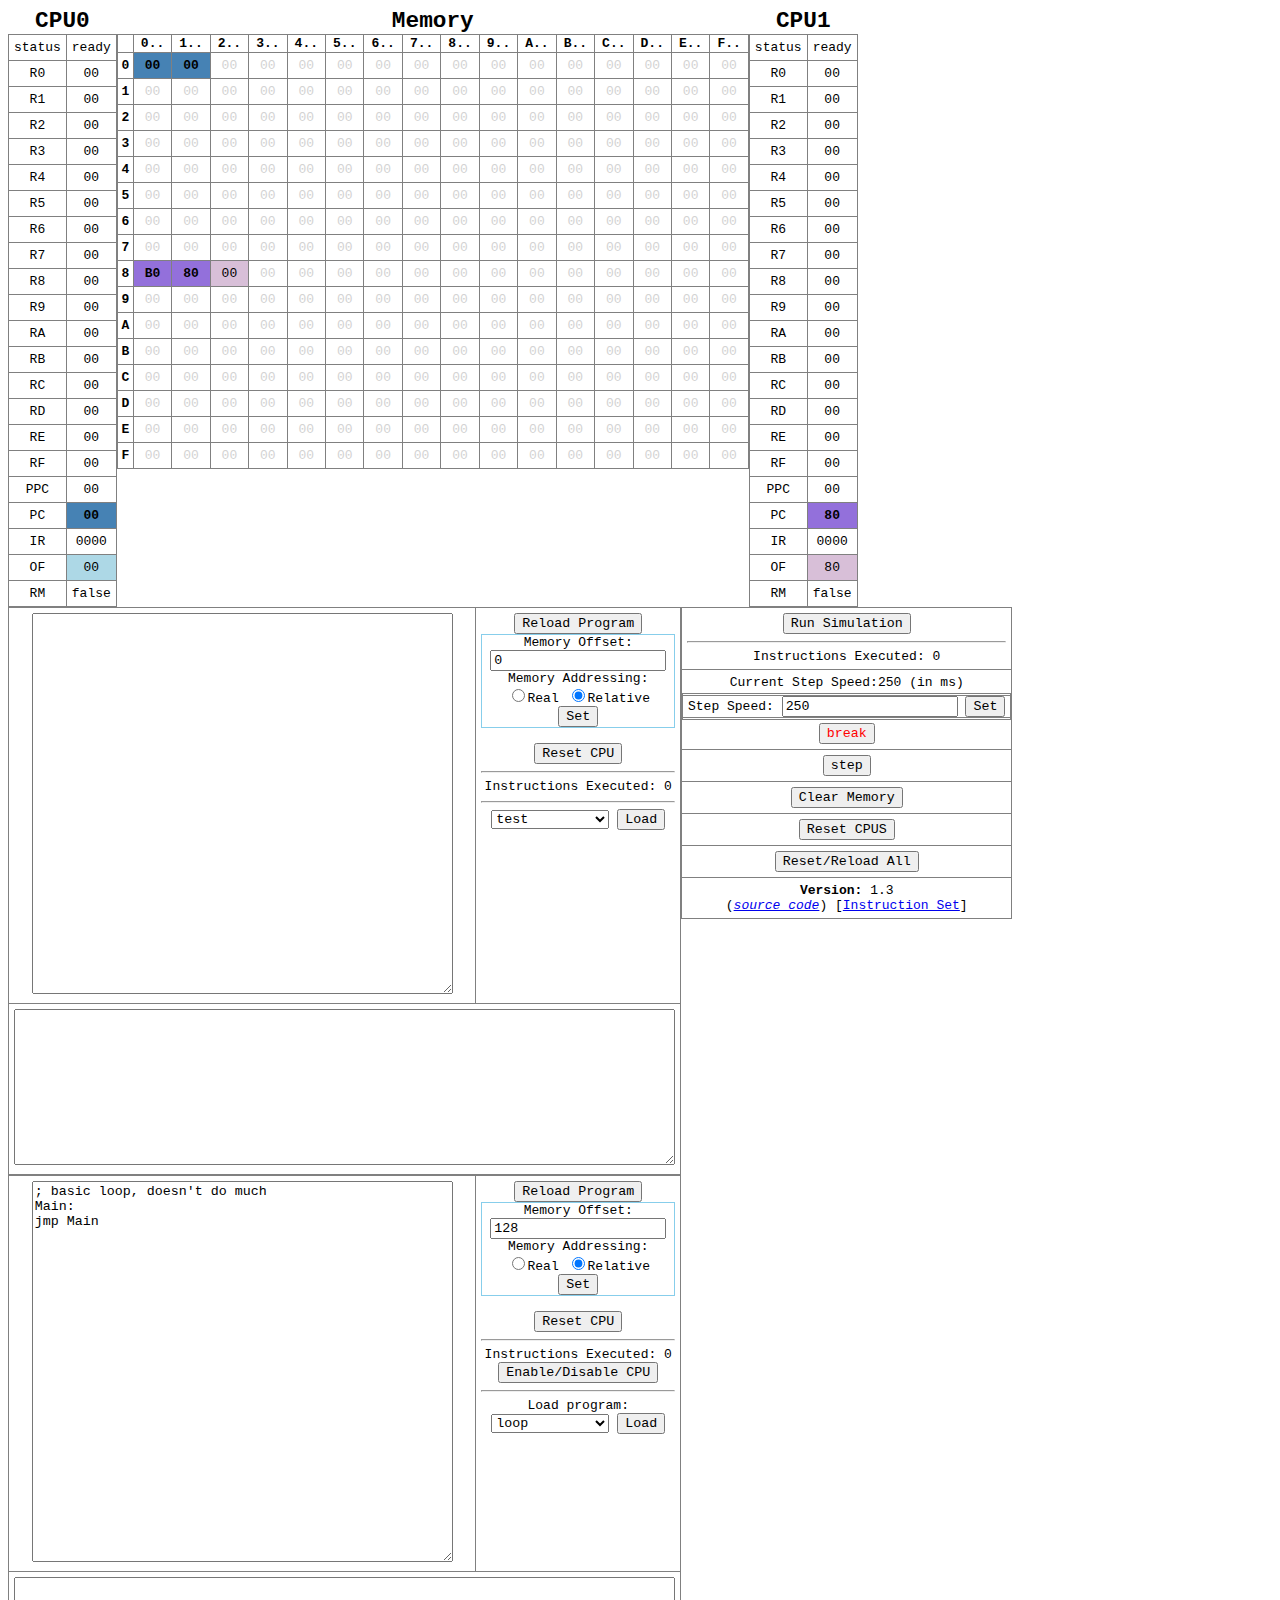
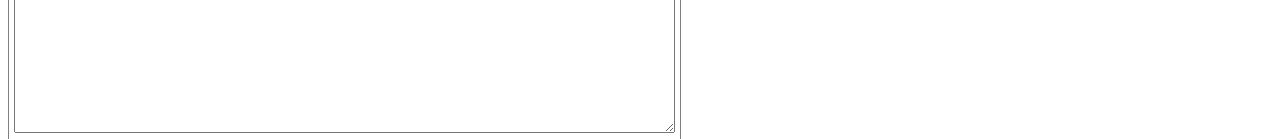
==== index.html @ e17c28b5 "GUI for real/relative memory" ====
<!doctype html>
<html>
	<head>
		<meta charset="utf-8" />
		<title id="title">Core Wars</title>
		
		<script src="https://code.jquery.com/jquery-3.1.1.min.js"></script>

		<script src="corewars.js"></script>
		<script src="memory.js"></script>
		<script src="cpu.js"></script>
		<script src="assembler.js"></script>
		<script src="simulator.js"></script>
		<script src="controller.js"></script>
		<script src="programs.js"></script>
		<link rel="stylesheet" href="style.css">
	</head>
<body>

<script>

	$( document ).ready(function() {

		// handler to open codes window
		$('a[rel*=external]').click(function(){
			window.open($(this).attr('href'));
			return false; 
		});

		// setup default values based on simulator, etc
		$("#button_runsim").prop("disabled",false);
		$("#button_step").prop("disabled",false);

		$("#currentcpuspeed").html(sim.cpuSpeed);

		$("#memoryof0").val(cpu0.of);
		$("#memoryof1").val(cpu1.of);

		$("#version").html(version);

		programs.init();
		sim.init();
	});

</script>

<!-- table contriner -->
<div class="container"> 

<table id="tablecpu0" border="1">
	<caption>CPU0</caption>
	<tr> <td>status</td><td id="cpu0status"></td> </tr>
	<tr> <td>R0</td><td id="cpu0R0"></td> </tr>
	<tr> <td>R1</td><td id="cpu0R1"></td> </tr>
	<tr> <td>R2</td><td id="cpu0R2"></td> </tr>
	<tr> <td>R3</td><td id="cpu0R3"></td> </tr>
	<tr> <td>R4</td><td id="cpu0R4"></td> </tr>
	<tr> <td>R5</td><td id="cpu0R5"></td> </tr>
	<tr> <td>R6</td><td id="cpu0R6"></td> </tr>
	<tr> <td>R7</td><td id="cpu0R7"></td> </tr>
	<tr> <td>R8</td><td id="cpu0R8"></td> </tr>
	<tr> <td>R9</td><td id="cpu0R9"></td> </tr>
	<tr> <td>RA</td><td id="cpu0RA"></td> </tr>
	<tr> <td>RB</td><td id="cpu0RB"></td> </tr>
	<tr> <td>RC</td><td id="cpu0RC"></td> </tr>
	<tr> <td>RD</td><td id="cpu0RD"></td> </tr>
	<tr> <td>RE</td><td id="cpu0RE"></td> </tr>
	<tr> <td>RF</td><td id="cpu0RF"></td> </tr>

	<tr> <td>PPC</td><td id="cpu0PPC"></td> </tr>
	<tr> <td>PC</td><td id="cpu0PC"></td> </tr>
	<tr> <td>IR</td><td id="cpu0IR"></td> </tr>
	<tr> <td>OF</td><td id="cpu0OF"></td> </tr>
	<tr> <td>RM</td><td id="cpu0RM"></td> </tr>
</table>


<table id="memoryTable" border="1" width="50%">
	<caption>Memory</caption>
	<tr>
		<td></td>
		<th scope="col">0..</th>
		<th scope="col">1..</th>
		<th scope="col">2..</th>
		<th scope="col">3..</th>
		<th scope="col">4..</th>
		<th scope="col">5..</th>
		<th scope="col">6..</th>
		<th scope="col">7..</th>
		<th scope="col">8..</th>
		<th scope="col">9..</th>
		<th scope="col">A..</th>
		<th scope="col">B..</th>
		<th scope="col">C..</th>
		<th scope="col">D..</th>
		<th scope="col">E..</th>
		<th scope="col">F..</th>
	</tr>

	<tr>
		<th scope="row">0</th>
		<td id="00"></td>
		<td id="01"></td>
		<td id="02"></td>
		<td id="03"></td>
		<td id="04"></td>
		<td id="05"></td>
		<td id="06"></td>
		<td id="07"></td>
		<td id="08"></td>
		<td id="09"></td>
		<td id="0A"></td>
		<td id="0B"></td>
		<td id="0C"></td>
		<td id="0D"></td>
		<td id="0E"></td>
		<td id="0F"></td>
	</tr>

	<tr>
		<th scope="row">1</th>
		<td id="10"></td>
		<td id="11"></td>
		<td id="12"></td>
		<td id="13"></td>
		<td id="14"></td>
		<td id="15"></td>
		<td id="16"></td>
		<td id="17"></td>
		<td id="18"></td>
		<td id="19"></td>
		<td id="1A"></td>
		<td id="1B"></td>
		<td id="1C"></td>
		<td id="1D"></td>
		<td id="1E"></td>
		<td id="1F"></td>
	</tr>

	<tr>
		<th scope="row">2</th>
		<td id="20"></td>
		<td id="21"></td>
		<td id="22"></td>
		<td id="23"></td>
		<td id="24"></td>
		<td id="25"></td>
		<td id="26"></td>
		<td id="27"></td>
		<td id="28"></td>
		<td id="29"></td>
		<td id="2A"></td>
		<td id="2B"></td>
		<td id="2C"></td>
		<td id="2D"></td>
		<td id="2E"></td>
		<td id="2F"></td>
	</tr>

	<tr>
		<th scope="row">3</th>
		<td id="30"></td>
		<td id="31"></td>
		<td id="32"></td>
		<td id="33"></td>
		<td id="34"></td>
		<td id="35"></td>
		<td id="36"></td>
		<td id="37"></td>
		<td id="38"></td>
		<td id="39"></td>
		<td id="3A"></td>
		<td id="3B"></td>
		<td id="3C"></td>
		<td id="3D"></td>
		<td id="3E"></td>
		<td id="3F"></td>
	</tr>

	<tr>
		<th scope="row">4</th>
		<td id="40"></td>
		<td id="41"></td>
		<td id="42"></td>
		<td id="43"></td>
		<td id="44"></td>
		<td id="45"></td>
		<td id="46"></td>
		<td id="47"></td>
		<td id="48"></td>
		<td id="49"></td>
		<td id="4A"></td>
		<td id="4B"></td>
		<td id="4C"></td>
		<td id="4D"></td>
		<td id="4E"></td>
		<td id="4F"></td>
	</tr>

	<tr>
		<th scope="row">5</th>
		<td id="50"></td>
		<td id="51"></td>
		<td id="52"></td>
		<td id="53"></td>
		<td id="54"></td>
		<td id="55"></td>
		<td id="56"></td>
		<td id="57"></td>
		<td id="58"></td>
		<td id="59"></td>
		<td id="5A"></td>
		<td id="5B"></td>
		<td id="5C"></td>
		<td id="5D"></td>
		<td id="5E"></td>
		<td id="5F"></td>
	</tr>

	<tr>
		<th scope="row">6</th>
		<td id="60"></td>
		<td id="61"></td>
		<td id="62"></td>
		<td id="63"></td>
		<td id="64"></td>
		<td id="65"></td>
		<td id="66"></td>
		<td id="67"></td>
		<td id="68"></td>
		<td id="69"></td>
		<td id="6A"></td>
		<td id="6B"></td>
		<td id="6C"></td>
		<td id="6D"></td>
		<td id="6E"></td>
		<td id="6F"></td>
	</tr>

	<tr>
		<th scope="row">7</th>
		<td id="70"></td>
		<td id="71"></td>
		<td id="72"></td>
		<td id="73"></td>
		<td id="74"></td>
		<td id="75"></td>
		<td id="76"></td>
		<td id="77"></td>
		<td id="78"></td>
		<td id="79"></td>
		<td id="7A"></td>
		<td id="7B"></td>
		<td id="7C"></td>
		<td id="7D"></td>
		<td id="7E"></td>
		<td id="7F"></td>
	</tr>

	<tr>
		<th scope="row">8</th>
		<td id="80"></td>
		<td id="81"></td>
		<td id="82"></td>
		<td id="83"></td>
		<td id="84"></td>
		<td id="85"></td>
		<td id="86"></td>
		<td id="87"></td>
		<td id="88"></td>
		<td id="89"></td>
		<td id="8A"></td>
		<td id="8B"></td>
		<td id="8C"></td>
		<td id="8D"></td>
		<td id="8E"></td>
		<td id="8F"></td>
	</tr>
	<tr>
		<th scope="row">9</th>
		<td id="90"></td>
		<td id="91"></td>
		<td id="92"></td>
		<td id="93"></td>
		<td id="94"></td>
		<td id="95"></td>
		<td id="96"></td>
		<td id="97"></td>
		<td id="98"></td>
		<td id="99"></td>
		<td id="9A"></td>
		<td id="9B"></td>
		<td id="9C"></td>
		<td id="9D"></td>
		<td id="9E"></td>
		<td id="9F"></td>
	</tr>
	<tr>
		<th scope="row">A</th>
		<td id="A0"></td>
		<td id="A1"></td>
		<td id="A2"></td>
		<td id="A3"></td>
		<td id="A4"></td>
		<td id="A5"></td>
		<td id="A6"></td>
		<td id="A7"></td>
		<td id="A8"></td>
		<td id="A9"></td>
		<td id="AA"></td>
		<td id="AB"></td>
		<td id="AC"></td>
		<td id="AD"></td>
		<td id="AE"></td>
		<td id="AF"></td>
	</tr>
	<tr>
		<th scope="row">B</th>
		<td id="B0"></td>
		<td id="B1"></td>
		<td id="B2"></td>
		<td id="B3"></td>
		<td id="B4"></td>
		<td id="B5"></td>
		<td id="B6"></td>
		<td id="B7"></td>
		<td id="B8"></td>
		<td id="B9"></td>
		<td id="BA"></td>
		<td id="BB"></td>
		<td id="BC"></td>
		<td id="BD"></td>
		<td id="BE"></td>
		<td id="BF"></td>
	</tr>
	<tr>
		<th scope="row">C</th>
		<td id="C0"></td>
		<td id="C1"></td>
		<td id="C2"></td>
		<td id="C3"></td>
		<td id="C4"></td>
		<td id="C5"></td>
		<td id="C6"></td>
		<td id="C7"></td>
		<td id="C8"></td>
		<td id="C9"></td>
		<td id="CA"></td>
		<td id="CB"></td>
		<td id="CC"></td>
		<td id="CD"></td>
		<td id="CE"></td>
		<td id="CF"></td>
	</tr>
	<tr>
		<th scope="row">D</th>
		<td id="D0"></td>
		<td id="D1"></td>
		<td id="D2"></td>
		<td id="D3"></td>
		<td id="D4"></td>
		<td id="D5"></td>
		<td id="D6"></td>
		<td id="D7"></td>
		<td id="D8"></td>
		<td id="D9"></td>
		<td id="DA"></td>
		<td id="DB"></td>
		<td id="DC"></td>
		<td id="DD"></td>
		<td id="DE"></td>
		<td id="DF"></td>
	</tr>
	<tr>
		<th scope="row">E</th>
		<td id="E0"></td>
		<td id="E1"></td>
		<td id="E2"></td>
		<td id="E3"></td>
		<td id="E4"></td>
		<td id="E5"></td>
		<td id="E6"></td>
		<td id="E7"></td>
		<td id="E8"></td>
		<td id="E9"></td>
		<td id="EA"></td>
		<td id="EB"></td>
		<td id="EC"></td>
		<td id="ED"></td>
		<td id="EE"></td>
		<td id="EF"></td>
	</tr>
	<tr>
		<th scope="row">F</th>
		<td id="F0"></td>
		<td id="F1"></td>
		<td id="F2"></td>
		<td id="F3"></td>
		<td id="F4"></td>
		<td id="F5"></td>
		<td id="F6"></td>
		<td id="F7"></td>
		<td id="F8"></td>
		<td id="F9"></td>
		<td id="FA"></td>
		<td id="FB"></td>
		<td id="FC"></td>
		<td id="FD"></td>
		<td id="FE"></td>
		<td id="FF"></td>
	</tr>

</table>

<table id="tablecpu1" border="1">
	<caption>CPU1</caption>
	<tr> <td>status</td><td id="cpu1status"></td> </tr>
	<tr> <td>R0</td><td id="cpu1R0"></td> </tr>
	<tr> <td>R1</td><td id="cpu1R1"></td> </tr>
	<tr> <td>R2</td><td id="cpu1R2"></td> </tr>
	<tr> <td>R3</td><td id="cpu1R3"></td> </tr>
	<tr> <td>R4</td><td id="cpu1R4"></td> </tr>
	<tr> <td>R5</td><td id="cpu1R5"></td> </tr>
	<tr> <td>R6</td><td id="cpu1R6"></td> </tr>
	<tr> <td>R7</td><td id="cpu1R7"></td> </tr>
	<tr> <td>R8</td><td id="cpu1R8"></td> </tr>
	<tr> <td>R9</td><td id="cpu1R9"></td> </tr>
	<tr> <td>RA</td><td id="cpu1RA"></td> </tr>
	<tr> <td>RB</td><td id="cpu1RB"></td> </tr>
	<tr> <td>RC</td><td id="cpu1RC"></td> </tr>
	<tr> <td>RD</td><td id="cpu1RD"></td> </tr>
	<tr> <td>RE</td><td id="cpu1RE"></td> </tr>
	<tr> <td>RF</td><td id="cpu1RF"></td> </tr>

	<tr> <td>PPC</td><td id="cpu1PPC"></td> </tr>
	<tr> <td>PC</td><td id="cpu1PC"></td> </tr>
	<tr> <td>IR</td><td id="cpu1IR"></td> </tr>
	<tr> <td>OF</td><td id="cpu1OF"></td> </tr>
	<tr> <td>RM</td><td id="cpu1RM"></td> </tr>
</table>

</div>

<div id="controls" class="container">

<table border="1">
	<tr>
		<td valign="top"><textarea id="program0input" rows="25" cols="50"></textarea></td>

		<td valign="top">
			<button id="load0" onclick="window.buttonClick(this.id);">Reload Program</button> <br>

			<div class="memorysettings">
				Memory Offset: <input id="memoryof0" size="4" type="number" value="0"><br>
				Memory Addressing: <br>
				<input type="radio" name="mm0" value ="real">Real 
				<input type="radio" name="mm0" value ="rela" checked>Relative<br>
				<button id="button_memoryof0" onclick="window.buttonClick(this.id);">Set</button>
			</div>

			<br>
			<button id="button_resetcpu0" onclick="window.buttonClick(this.id);">Reset CPU</button>
			<hr>Instructions Executed: <div style="display: inline;" id="cpu0currentstep"></div><hr>
			<select id="cpu0programs"> </select>
			<button id="button_pload0" onclick="window.buttonClick(this.id);">Load</button>

		</td>	
	</tr>
	<tr>
		<td colspan=2> <textarea id="program0output" rows="10" cols="80"></textarea> </td>
	</tr>
</table>

<table id="globalControls">
	<tr>
		<td>
			<button id="button_runsim" onclick="window.buttonClick(this.id);">Run Simulation</button>
			<hr>Instructions Executed: <div style="display: inline;" id="currentstep"></div>
		</td>	
	</tr>
	</tr>
	<tr>
		<td>Current Step Speed:<div style="display: inline;" id="currentcpuspeed"></div> (in ms)</td>
	<tr>
	<tr>
		<td style="display: inline;white-space:nowrap;">
			Step Speed: <input id="cpuspeed" size="4" type="number" value="250">
			<button id="button_cpuspeed" onclick="window.buttonClick(this.id);">Set</button></td>	
		</td>
	<tr>
		<td><button id="button_break" onclick="window.buttonClick(this.id);">break</button></td>	
	</tr>
	<tr>
		<td><button id="button_step" onclick="window.buttonClick(this.id);">step</button></td>	
	</tr>
	<tr>
		<td><button id="button_clearmemory" onclick="window.buttonClick(this.id);">Clear Memory</button></td>	
	</tr>
	<tr>
		<td><button id="button_resetcpus" onclick="window.buttonClick(this.id);">Reset CPUS</button></td>	
	</tr>

	<tr>
		<td><button id="button_resetall" onclick="window.buttonClick(this.id);">Reset/Reload All</button></td>	
	</tr>

	<tr align="center">
		<td>
			<strong>Version: </strong><div id="version" style="display: inline;"></div> 
			<br>
			(<i><a href="https://github.com/dimecoin/CoreWars">source code</a></i>)
			[<a href="codes.html" rel="external">Instruction Set</a>]
		</td>	
	</tr>


</table>

<table id="tablecpu1controls" border="1" >
	<tr>
	<td valign="top"><textarea id="program1input" rows="25" cols="50"></textarea></td>
	<td valign="top">
			<button id="load1" onclick="window.buttonClick(this.id);">Reload Program</button><br>

			<div class="memorysettings">
				Memory Offset: <input id="memoryof1" size="4" type="number" value="0">
				Memory Addressing: <br>
				<input type="radio" name="mm1" value ="real">Real 
				<input type="radio" name="mm1" value ="rela" checked>Relative<br>
				<button id="button_memoryof1" onclick="window.buttonClick(this.id);">Set</button>
			</div>
			<br>
			<button id="button_resetcpu1" onclick="window.buttonClick(this.id);">Reset CPU</button>
			<hr>Instructions Executed: <div style="display: inline;" id="cpu1currentstep"></div>
			<br>
			<button id="disablecpu1" onclick="window.buttonClick(this.id);">Enable/Disable CPU</button>
			<hr>
			Load program:<br>
			<select id="cpu1programs"> </select>
			<button id="button_pload1" onclick="window.buttonClick(this.id);">Load</button>
	</td>	
	</tr>
	<tr>
		<td colspan=2> <textarea id="program1output" rows="10" cols="80"></textarea> </td>
	</tr>
</table>



</div>

</body>
</html>


<!-- here is our program code, lol -->
<textarea id="program_slowpoke" style="display:none;">
;; Slow Poke
; slowest bomb in the world.
; fills in each memory location 1 after another
; start at end of its own program memory.
load R4,0xFF ; load the bomb
load R1,0x01 ; load our increment
load R2,0x0C ; load our starting location.
Main:
	addi R2,R2,R1 ; add 1 to location
	store R4,[R2] ; send bomb to location.
jmp Main
</textarea>

<textarea id="program_loop" style="display:none;">
; basic loop, doesn't do much
Main:
jmp Main
</textarea>

<textarea id="program_randomattack" style="display:none;">
;; Random Attack
;; Randomly attacks a memory location on board
;; Does NOT have logic to not attack ourselves, lol

;; (not random, but close enough)

load R4,0xFF ; load the bomb into R4

load R5,0x00 ; load our starting location (for attack, not of our self)

load R6, 0x00  ;; our step.

load R7, 0x1 ;; Increment by this.

Main:

	ror R5, 1 ; rotate right by n positions
	xor R5,R5,R6 ; R5=R5^R6

	;; increment so changes our position;
	addi R5,R5,R7 ; change our memory location
	addi R6,R6,R7 ; change what we xor against.

	;; check that we don't hit ourselves.

	store R4,[R5]
		
jmp Main 
</textarea>
<textarea id="program_test" style="display:none;">
;; Test - random instructions for testing.

load R1,[00] ; load memory
load R4,0xFF ; load imm
store R4, [0x80]
move R9,R4
; test
addi RA,R1,R1
or RB, RA, RB
and RC, RB, R4

xor RD, RB, R4

move RE, RD
ror RE,3
ror RE,7
ror RE,13
jmpEQ R5=R0,0x02
halt
</textarea>
---- style.css ----
* {
	font-family: monospace;
}

table {
	float:left;
	table-layout:fixed;
	border-collapse: collapse; 
}
table, th, td {
	border: 1px solid gray;
}
td {
	width: 5px;
	padding: 5px;
	text-align: center;
}

#tablecodes td {
	text-align: left;
}

/* TODO: fix hover
td:hover {
	background-color: #f0f0f0
}
*/

#controls {
	clear: both; float: left; display: block; position: relative;
	width:100%;
}

#button_break {
	color: red;
}

.memorysettings {
	border: 1px solid skyblue;
}



caption {
	font-weight: bold;
	font-size: 1.75em;
	text-align: center;
}
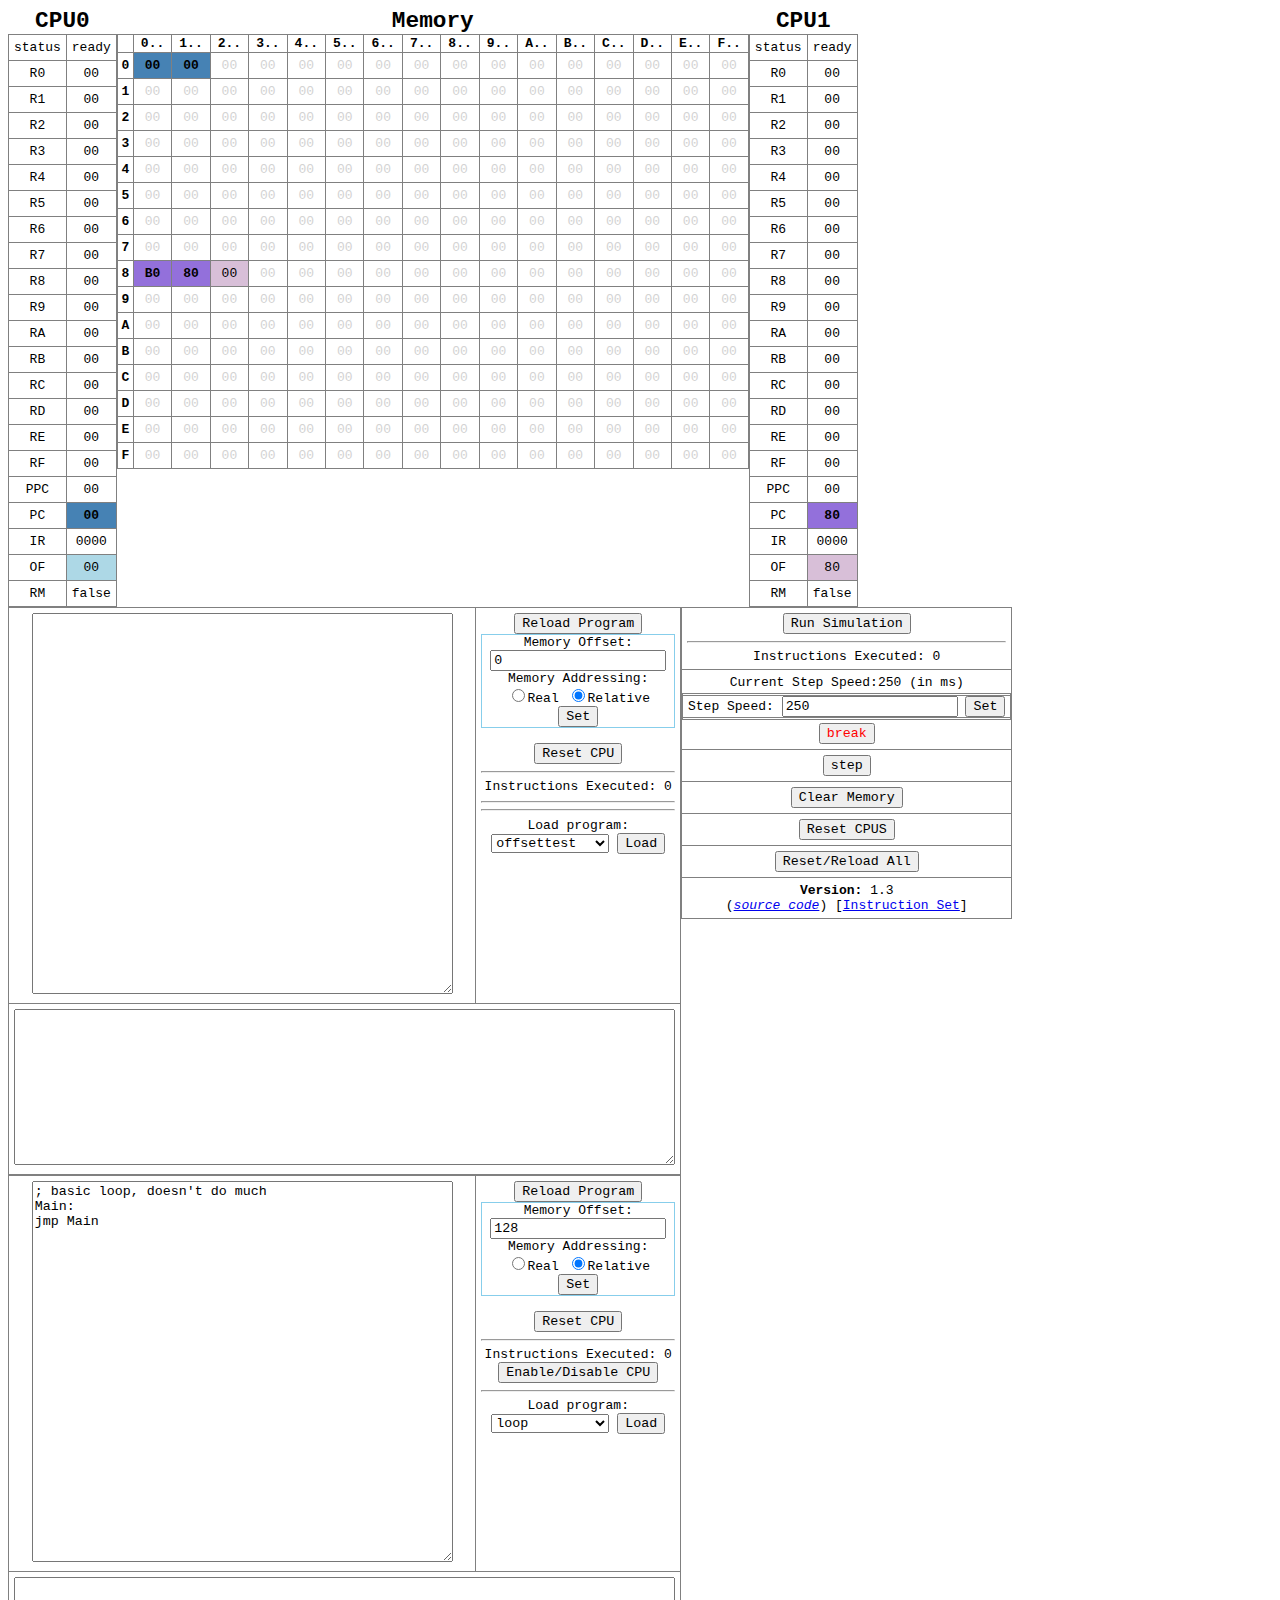
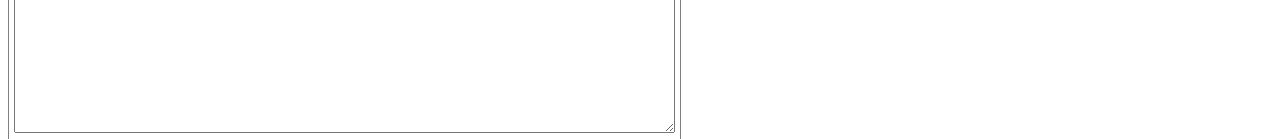
==== commit 181b8a44: "Added real/relative memory addressing!" ====
--- a/index.html
+++ b/index.html
@@ -461,6 +461,8 @@
 			<br>
 			<button id="button_resetcpu0" onclick="window.buttonClick(this.id);">Reset CPU</button>
 			<hr>Instructions Executed: <div style="display: inline;" id="cpu0currentstep"></div><hr>
+			<hr>
+			Load program:<br>
 			<select id="cpu0programs"> </select>
 			<button id="button_pload0" onclick="window.buttonClick(this.id);">Load</button>
 
@@ -625,3 +627,16 @@
 jmpEQ R5=R0,0x02
 halt
 </textarea>
+
+<textarea id="program_offsettest" style="display:none;">
+;; Offset test.
+;; testing memory offets (real and relative)
+START:
+
+load R4,0XFF
+store R4, [0x10]
+
+load R5, [0x10]
+
+jmp START
+</textarea>
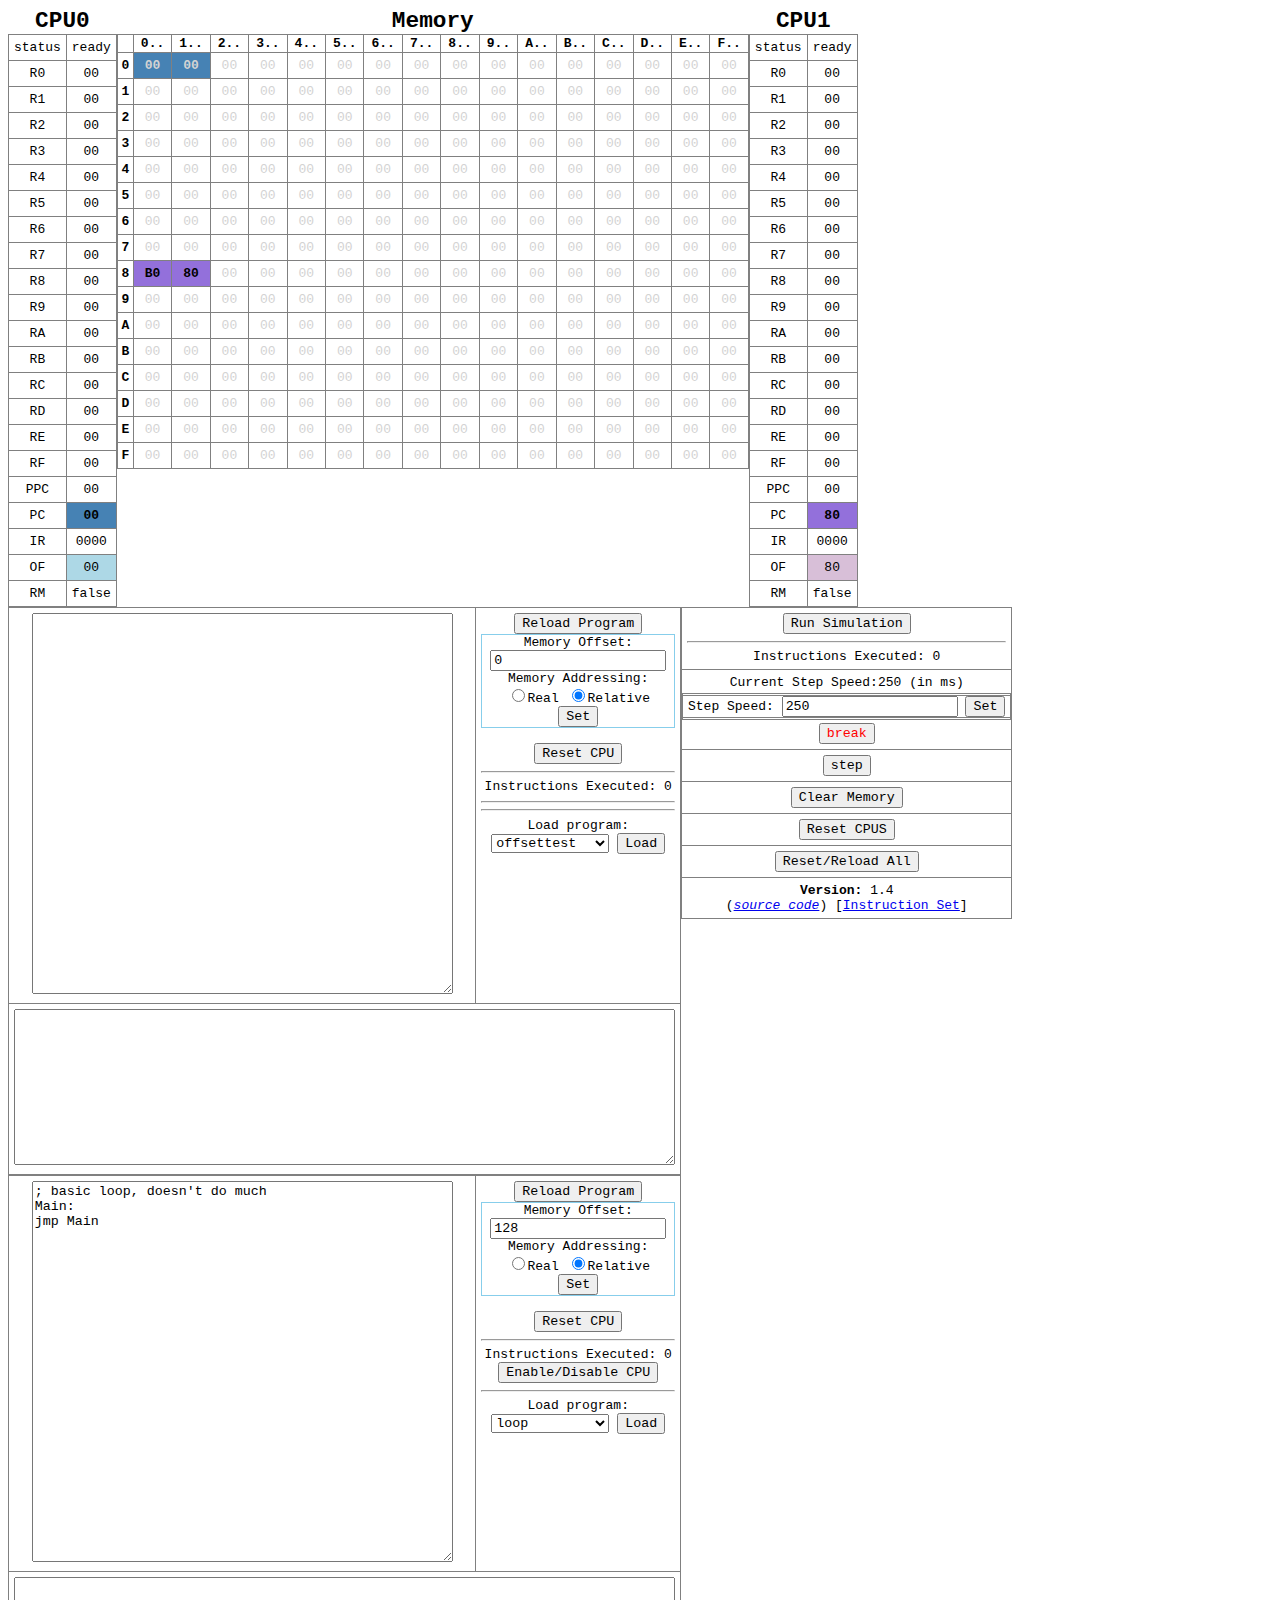
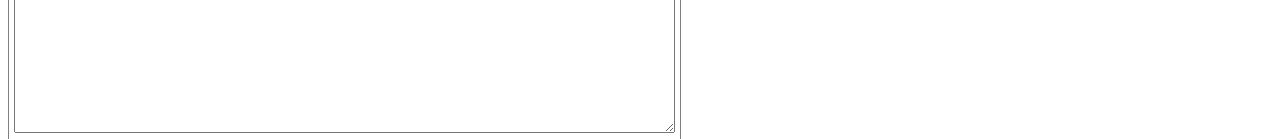
==== commit 79f7f980: "fixing load bugs, grr" ====
--- a/index.html
+++ b/index.html
@@ -606,10 +606,20 @@
 		
 jmp Main 
 </textarea>
+<textarea id="program_loadtest" style="display:none;">
+;; Load command test.
+
+load R1,[0x02] ; load memory
+load R4,0xFF ; load imm
+load R5, test ; load from label
+test:
+halt
+</textarea>
+
 <textarea id="program_test" style="display:none;">
 ;; Test - random instructions for testing.
 
-load R1,[00] ; load memory
+load R1,[0x02] ; load memory
 load R4,0xFF ; load imm
 store R4, [0x80]
 move R9,R4
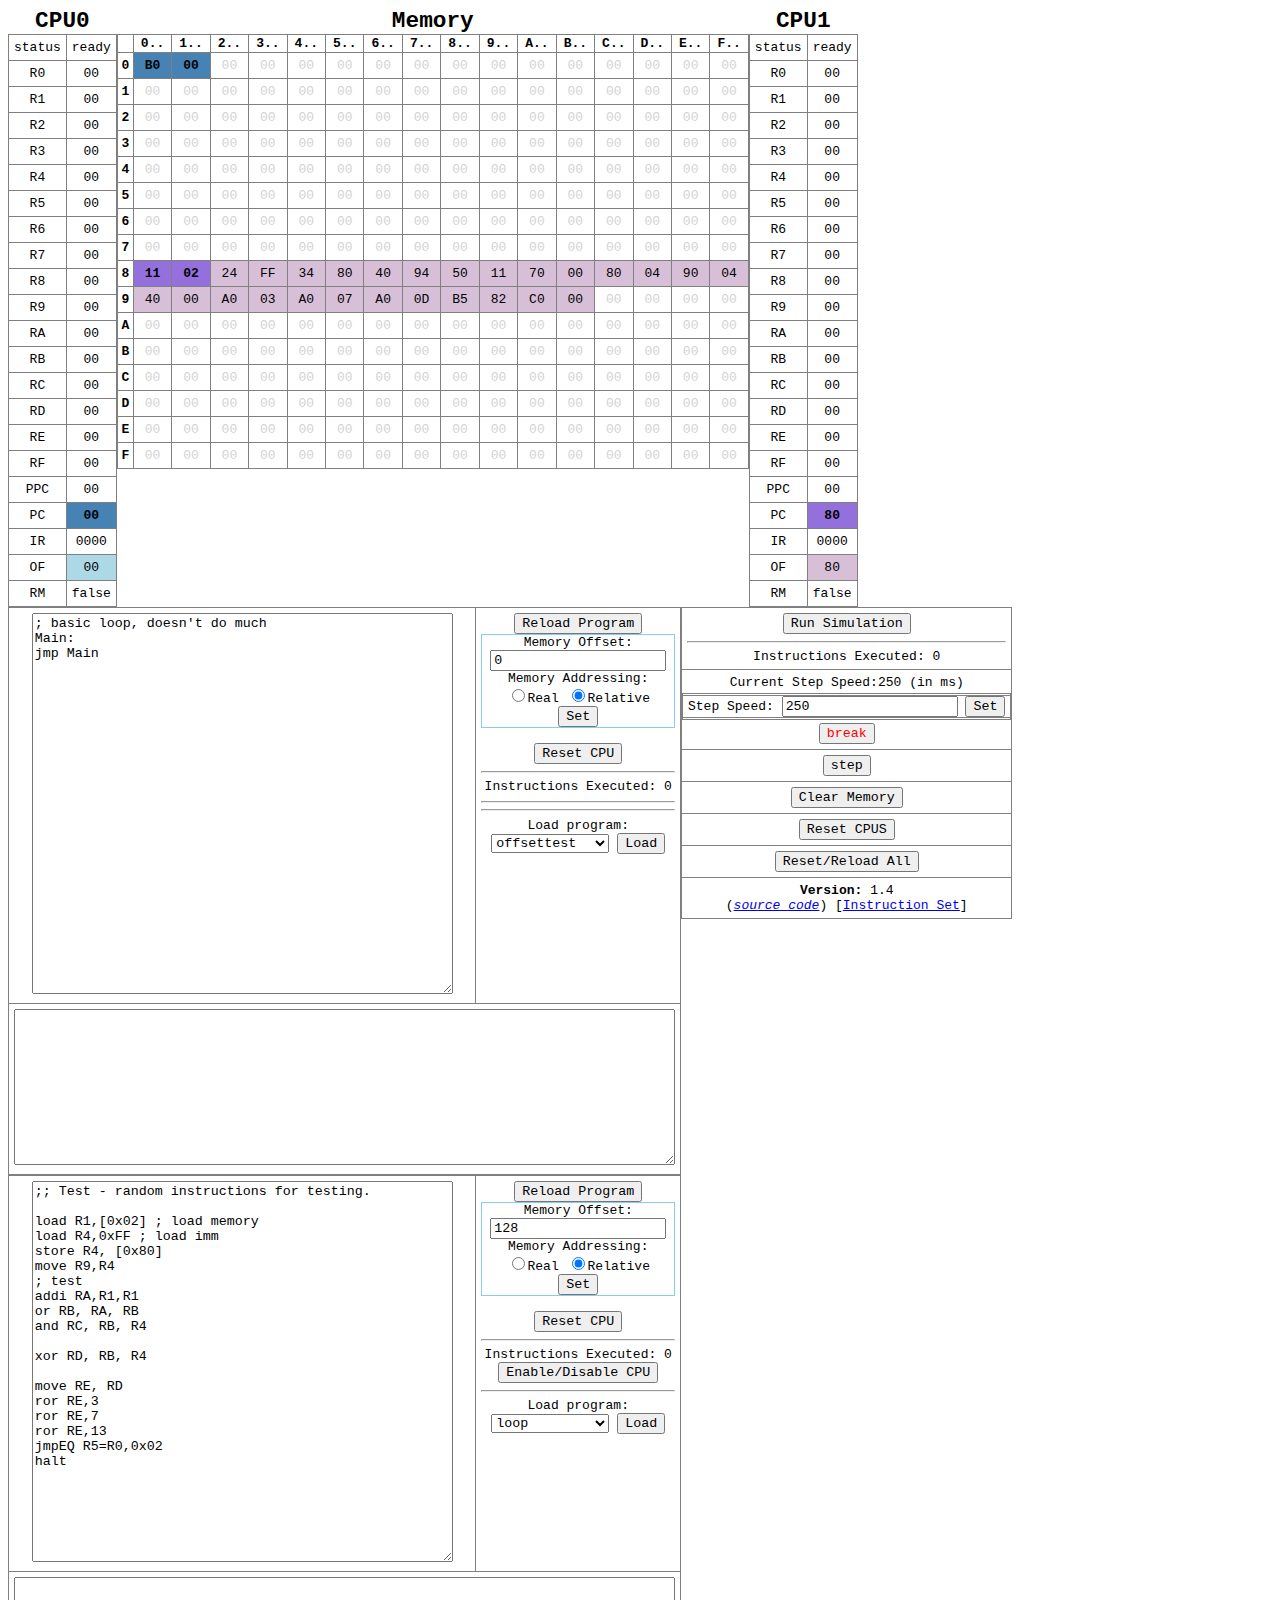
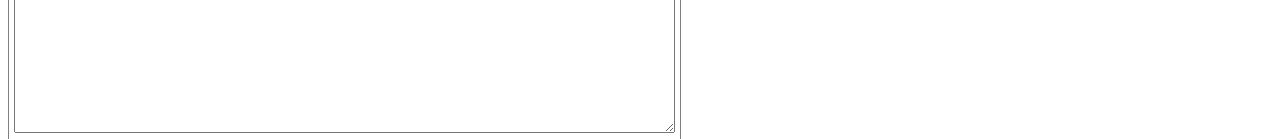
==== commit 41eca44a: "Re-wrote assembler, much cleaner now and easier to maintain :)" ====
--- a/index.html
+++ b/index.html
@@ -576,36 +576,6 @@
 jmp Main
 </textarea>
 
-<textarea id="program_randomattack" style="display:none;">
-;; Random Attack
-;; Randomly attacks a memory location on board
-;; Does NOT have logic to not attack ourselves, lol
-
-;; (not random, but close enough)
-
-load R4,0xFF ; load the bomb into R4
-
-load R5,0x00 ; load our starting location (for attack, not of our self)
-
-load R6, 0x00  ;; our step.
-
-load R7, 0x1 ;; Increment by this.
-
-Main:
-
-	ror R5, 1 ; rotate right by n positions
-	xor R5,R5,R6 ; R5=R5^R6
-
-	;; increment so changes our position;
-	addi R5,R5,R7 ; change our memory location
-	addi R6,R6,R7 ; change what we xor against.
-
-	;; check that we don't hit ourselves.
-
-	store R4,[R5]
-		
-jmp Main 
-</textarea>
 <textarea id="program_loadtest" style="display:none;">
 ;; Load command test.
 
@@ -650,3 +620,53 @@
 
 jmp START
 </textarea>
+
+
+<textarea id="program_dtest" style="display:none;">
+load R1,[0x02]
+load R4,0xFF
+</textarea>
+<textarea id="program_randomattack" style="display:none;">
+;; Random Attack
+;; Randomly attacks a memory location on board
+;; Does NOT have logic to not attack ourselves, 
+
+;; (not random, but close enough)
+
+load R4,0xFF ; load the bomb into R4
+
+load R0, 0x0D
+load R5,0x00 ; load our starting location (for attack, not of our self)
+
+load R7, 0x1 ;; Increment by this.
+
+Main:
+
+	ror R5, 3 ; rotate right by n positions
+	xor R5,R5,R7 ; R5=R5^R6
+	
+
+	addi R5,R5,R7
+
+	load R0, 0x10
+	jmpEQ R5=R0, mungle
+
+	load R0, 0x0D
+	jmpEQ R5=R0, mungle
+
+	load R0, 0x12
+	jmpEQ R5=R0, mungle
+
+	
+	store R4,[R5]
+		
+jmp Main 
+
+mungle:
+	ror R7, 5
+jmp Main
+</textarea>
+
+
+
+
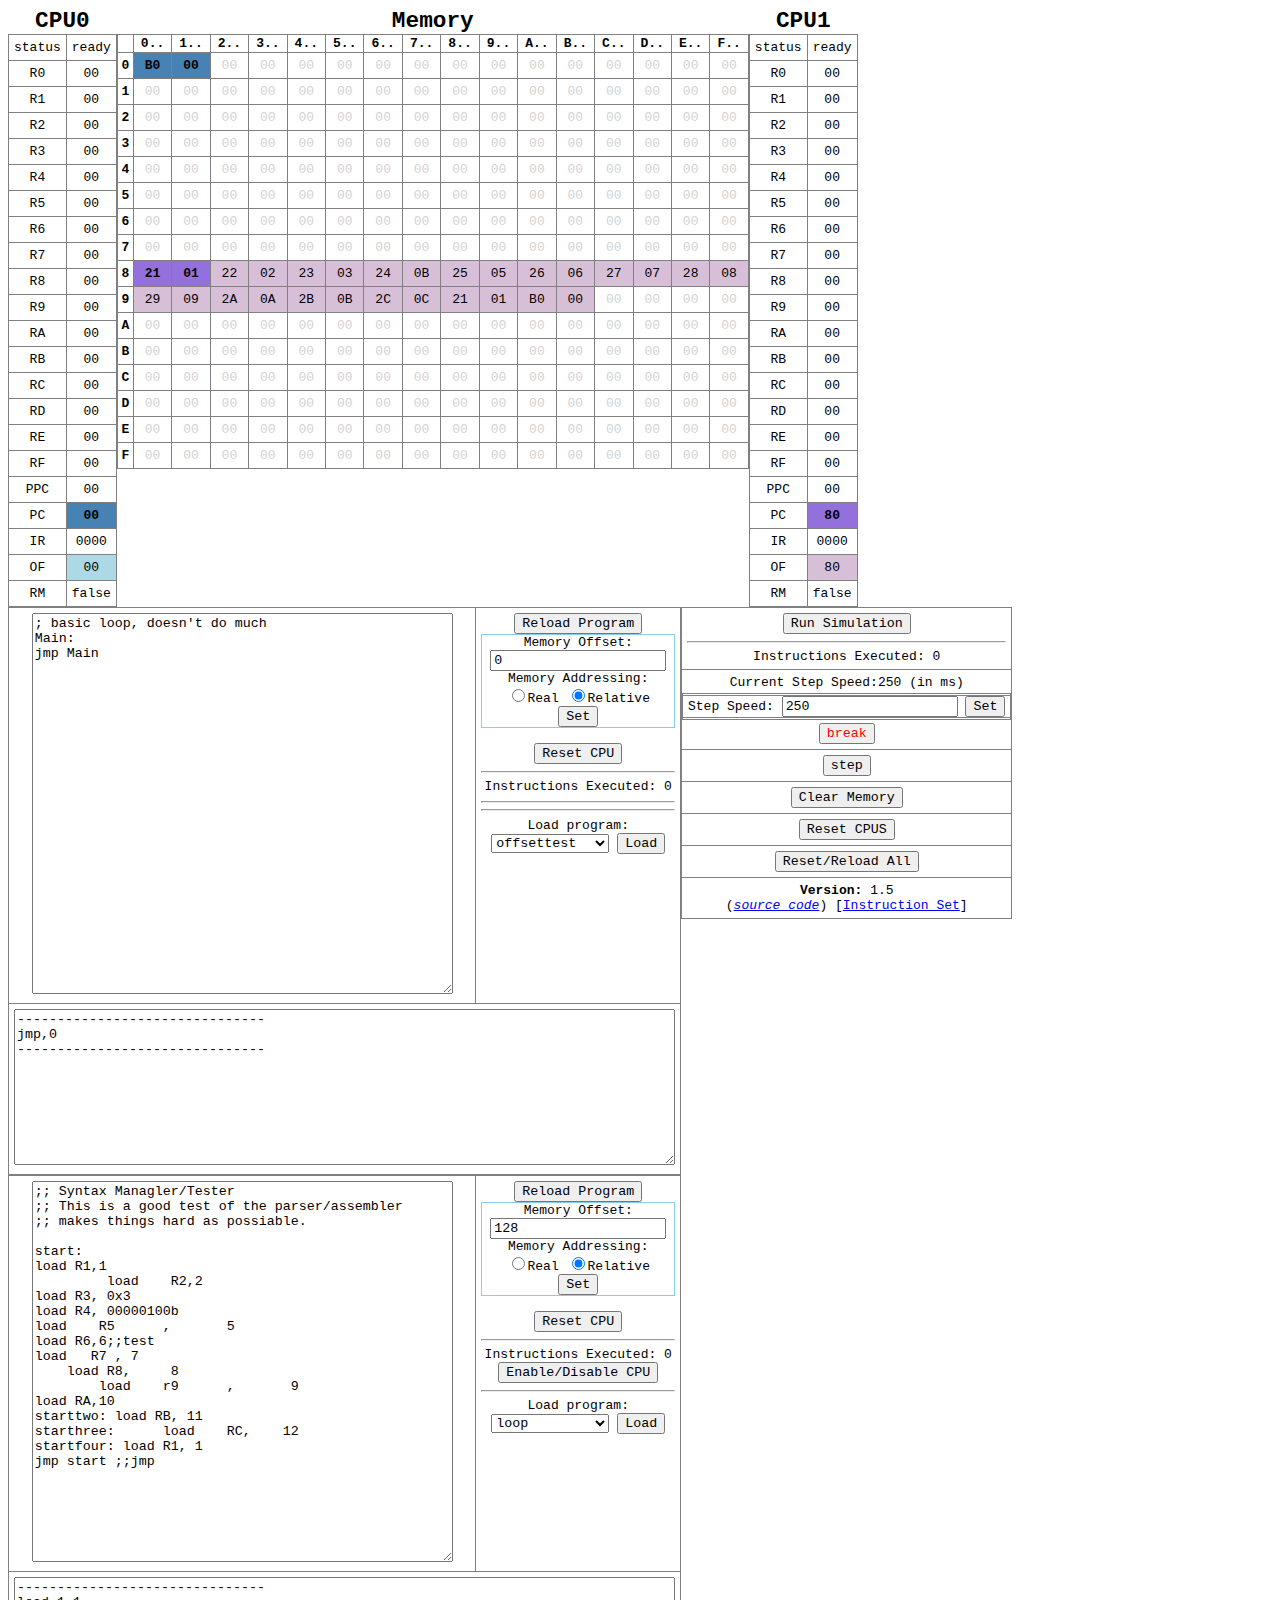
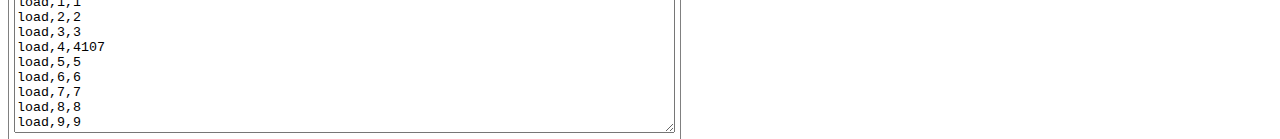
==== commit b3de20c8: "better parsing" ====
--- a/index.html
+++ b/index.html
@@ -668,5 +668,28 @@
 </textarea>
 
 
-
-
+<textarea id="program_managler" style="display:none;">
+;; Syntax Managler/Tester 
+;; This is a good test of the parser/assembler
+;; makes things hard as possiable.
+
+start:
+load R1,1
+         load    R2,2
+load R3, 0x3
+load R4, 00000100b
+load 	R5	,	5
+load R6,6;;test
+load   R7 , 7
+    load R8,     8
+	load	r9	,	9
+load RA,10
+starttwo: load RB, 11
+starthree:	load 	RC,    12
+startfour: load R1, 1
+jmp start ;;jmp
+
+</textarea>
+
+
+
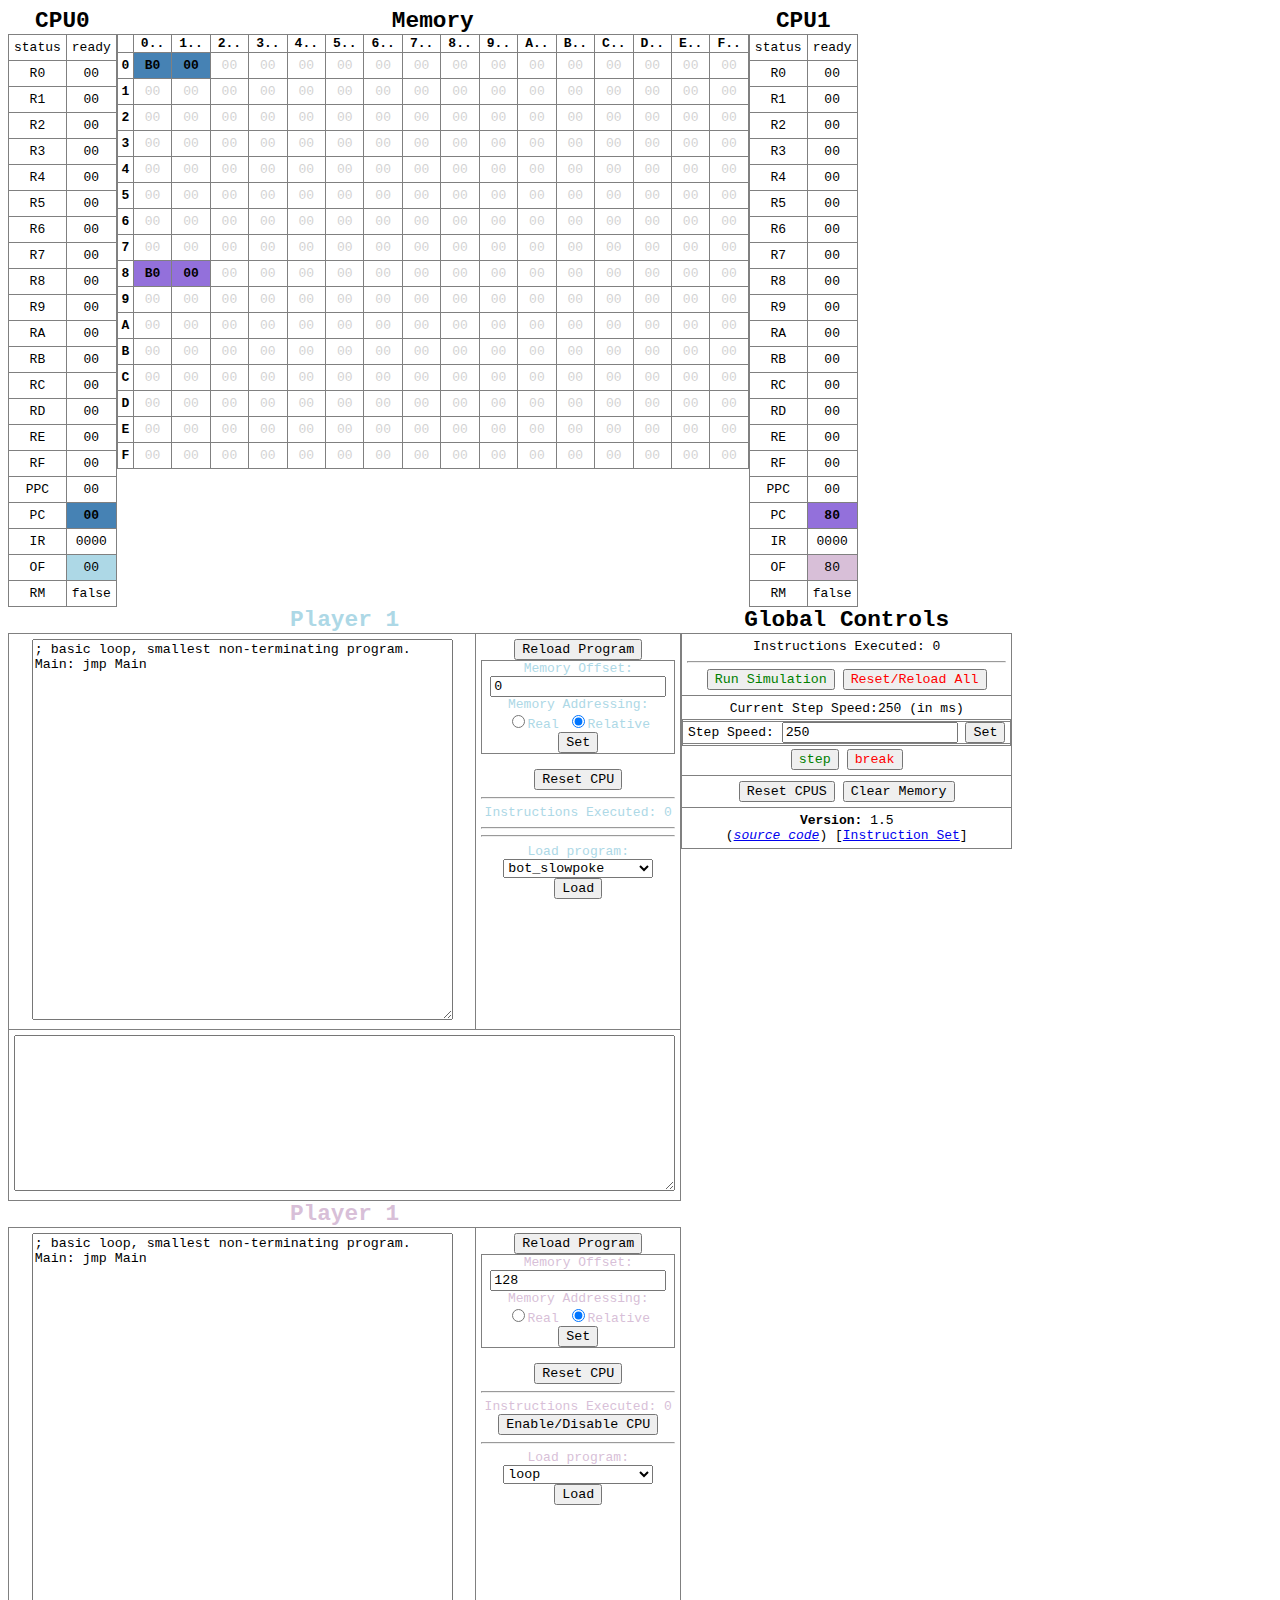
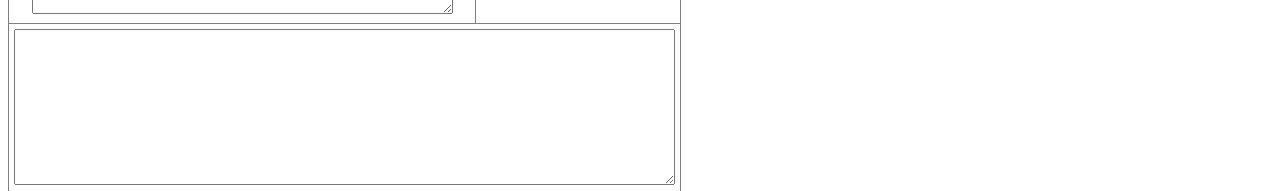
==== commit dfb47fac: "small interface clean up" ====
--- a/index.html
+++ b/index.html
@@ -47,7 +47,7 @@
 <!-- table contriner -->
 <div class="container"> 
 
-<table id="tablecpu0" border="1">
+<table id="tablecpu0">
 	<caption>CPU0</caption>
 	<tr> <td>status</td><td id="cpu0status"></td> </tr>
 	<tr> <td>R0</td><td id="cpu0R0"></td> </tr>
@@ -75,7 +75,7 @@
 </table>
 
 
-<table id="memoryTable" border="1" width="50%">
+<table id="memoryTable" width="50%">
 	<caption>Memory</caption>
 	<tr>
 		<td></td>
@@ -412,7 +412,7 @@
 
 </table>
 
-<table id="tablecpu1" border="1">
+<table id="tablecpu1">
 	<caption>CPU1</caption>
 	<tr> <td>status</td><td id="cpu1status"></td> </tr>
 	<tr> <td>R0</td><td id="cpu1R0"></td> </tr>
@@ -443,7 +443,8 @@
 
 <div id="controls" class="container">
 
-<table border="1">
+<table id="tablecpu0controls">
+	<caption>Player 1</caption>
 	<tr>
 		<td valign="top"><textarea id="program0input" rows="25" cols="50"></textarea></td>
 
@@ -474,37 +475,41 @@
 </table>
 
 <table id="globalControls">
+	<caption>Global Controls</caption>
 	<tr>
 		<td>
+			Instructions Executed: <div style="display: inline;" id="currentstep"></div>
+			<hr>
 			<button id="button_runsim" onclick="window.buttonClick(this.id);">Run Simulation</button>
-			<hr>Instructions Executed: <div style="display: inline;" id="currentstep"></div>
+			<button id="button_resetall" onclick="window.buttonClick(this.id);">Reset/Reload All</button>
 		</td>	
 	</tr>
-	</tr>
-	<tr>
-		<td>Current Step Speed:<div style="display: inline;" id="currentcpuspeed"></div> (in ms)</td>
-	<tr>
+	<tr>
+		<td>
+			Current Step Speed:<div style="display: inline;" id="currentcpuspeed"></div> (in ms)
+		</td>
+	</tr>
 	<tr>
 		<td style="display: inline;white-space:nowrap;">
 			Step Speed: <input id="cpuspeed" size="4" type="number" value="250">
-			<button id="button_cpuspeed" onclick="window.buttonClick(this.id);">Set</button></td>	
-		</td>
-	<tr>
-		<td><button id="button_break" onclick="window.buttonClick(this.id);">break</button></td>	
-	</tr>
-	<tr>
-		<td><button id="button_step" onclick="window.buttonClick(this.id);">step</button></td>	
-	</tr>
-	<tr>
-		<td><button id="button_clearmemory" onclick="window.buttonClick(this.id);">Clear Memory</button></td>	
-	</tr>
-	<tr>
-		<td><button id="button_resetcpus" onclick="window.buttonClick(this.id);">Reset CPUS</button></td>	
-	</tr>
-
-	<tr>
-		<td><button id="button_resetall" onclick="window.buttonClick(this.id);">Reset/Reload All</button></td>	
-	</tr>
+			<button id="button_cpuspeed" onclick="window.buttonClick(this.id);">Set</button>
+		</td>	
+	</tr>
+	<tr>
+		<td>
+			<button id="button_step" onclick="window.buttonClick(this.id);">step</button>
+			<button id="button_break" onclick="window.buttonClick(this.id);">break</button>
+		</td>	
+	</tr>
+	<tr>
+	</tr>
+	<tr>
+		<td>
+			<button id="button_resetcpus" onclick="window.buttonClick(this.id);">Reset CPUS</button>
+			<button id="button_clearmemory" onclick="window.buttonClick(this.id);">Clear Memory</button>
+		</td>	
+	</tr>
+
 
 	<tr align="center">
 		<td>
@@ -518,7 +523,10 @@
 
 </table>
 
-<table id="tablecpu1controls" border="1" >
+<table id="tablecpu1controls">
+
+	<caption>Player 1</caption>
+
 	<tr>
 	<td valign="top"><textarea id="program1input" rows="25" cols="50"></textarea></td>
 	<td valign="top">
@@ -556,14 +564,14 @@
 
 
 <!-- here is our program code, lol -->
-<textarea id="program_slowpoke" style="display:none;">
+<textarea id="program_bot_slowpoke" style="display:none;">
 ;; Slow Poke
 ; slowest bomb in the world.
 ; fills in each memory location 1 after another
 ; start at end of its own program memory.
 load R4,0xFF ; load the bomb
 load R1,0x01 ; load our increment
-load R2,0x0C ; load our starting location.
+load R2,0x0b ; load our starting location.
 Main:
 	addi R2,R2,R1 ; add 1 to location
 	store R4,[R2] ; send bomb to location.
@@ -571,22 +579,21 @@
 </textarea>
 
 <textarea id="program_loop" style="display:none;">
-; basic loop, doesn't do much
-Main:
-jmp Main
+; basic loop, smallest non-terminating program.
+Main: jmp Main
 </textarea>
 
-<textarea id="program_loadtest" style="display:none;">
+<textarea id="program_test_load" style="display:none;">
 ;; Load command test.
 
-load R1,[0x02] ; load memory
-load R4,0xFF ; load imm
+load R1,[0x06] ; load memory
+load R4,0xC0 ; load imm
 load R5, test ; load from label
 test:
 halt
 </textarea>
 
-<textarea id="program_test" style="display:none;">
+<textarea id="program_test_junk" style="display:none;">
 ;; Test - random instructions for testing.
 
 load R1,[0x02] ; load memory
@@ -608,7 +615,7 @@
 halt
 </textarea>
 
-<textarea id="program_offsettest" style="display:none;">
+<textarea id="program_test_offset" style="display:none;">
 ;; Offset test.
 ;; testing memory offets (real and relative)
 START:
@@ -622,11 +629,12 @@
 </textarea>
 
 
-<textarea id="program_dtest" style="display:none;">
+<textarea id="program_test_d" style="display:none;">
+;; random testing, changes a lot
 load R1,[0x02]
 load R4,0xFF
 </textarea>
-<textarea id="program_randomattack" style="display:none;">
+<textarea id="program_bot_randomattack" style="display:none;">
 ;; Random Attack
 ;; Randomly attacks a memory location on board
 ;; Does NOT have logic to not attack ourselves, 
@@ -668,7 +676,7 @@
 </textarea>
 
 
-<textarea id="program_managler" style="display:none;">
+<textarea id="program_test_managler" style="display:none;">
 ;; Syntax Managler/Tester 
 ;; This is a good test of the parser/assembler
 ;; makes things hard as possiable.
--- a/style.css
+++ b/style.css
@@ -30,13 +30,23 @@
 	clear: both; float: left; display: block; position: relative;
 	width:100%;
 }
-
-#button_break {
+#button_runsim, #button_step {
+	color: green;
+}
+#button_resetall, #button_break {
 	color: red;
 }
 
+#tablecpu0controls {
+	color: lightblue;
+}
+
+#tablecpu1controls {
+	color: thistle;
+}
+
 .memorysettings {
-	border: 1px solid skyblue;
+	border: 1px solid grey;
 }
 
 
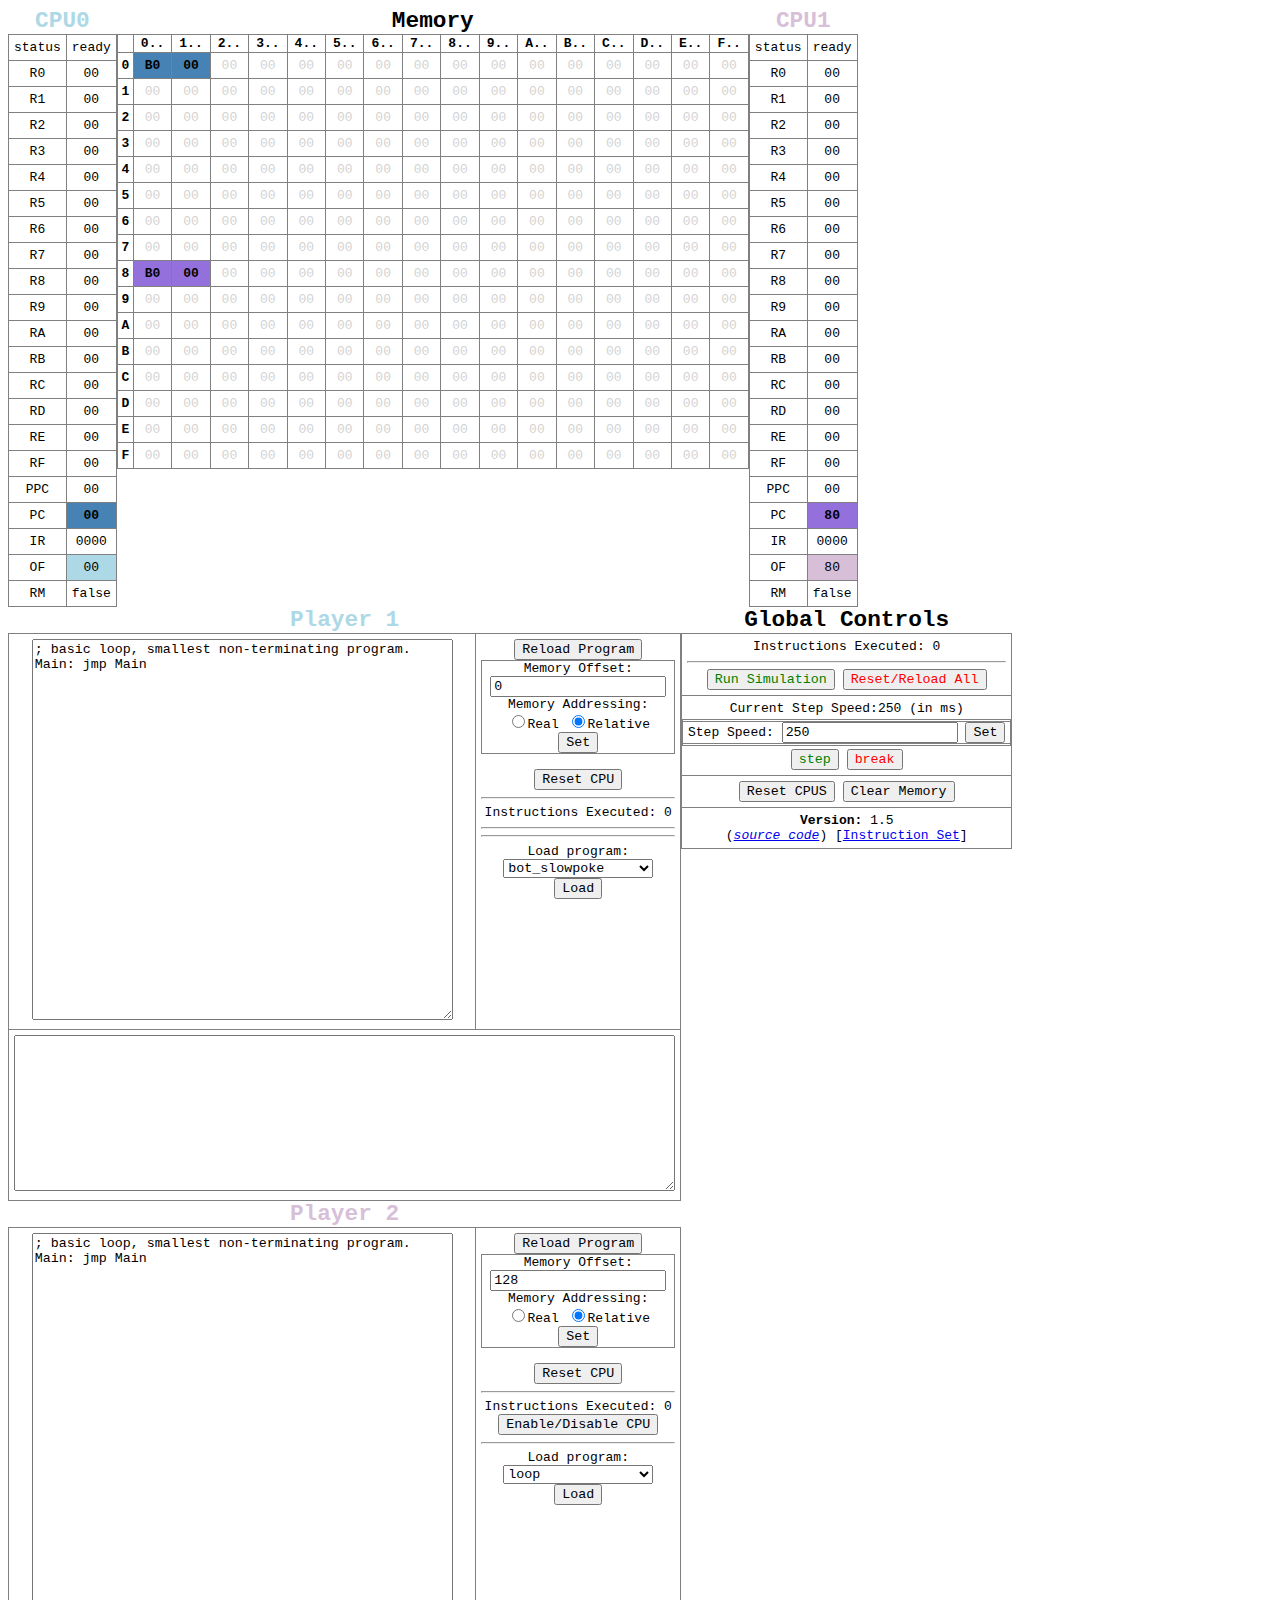
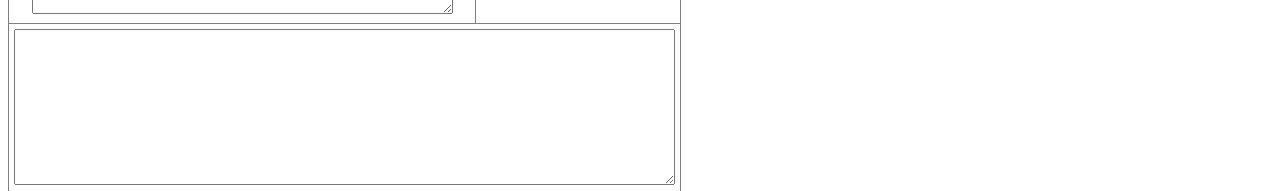
==== commit da83b82c: "colors" ====
--- a/index.html
+++ b/index.html
@@ -48,7 +48,7 @@
 <div class="container"> 
 
 <table id="tablecpu0">
-	<caption>CPU0</caption>
+	<caption class="player1">CPU0</caption>
 	<tr> <td>status</td><td id="cpu0status"></td> </tr>
 	<tr> <td>R0</td><td id="cpu0R0"></td> </tr>
 	<tr> <td>R1</td><td id="cpu0R1"></td> </tr>
@@ -413,7 +413,7 @@
 </table>
 
 <table id="tablecpu1">
-	<caption>CPU1</caption>
+	<caption class="player2">CPU1</caption>
 	<tr> <td>status</td><td id="cpu1status"></td> </tr>
 	<tr> <td>R0</td><td id="cpu1R0"></td> </tr>
 	<tr> <td>R1</td><td id="cpu1R1"></td> </tr>
@@ -444,7 +444,7 @@
 <div id="controls" class="container">
 
 <table id="tablecpu0controls">
-	<caption>Player 1</caption>
+	<caption class="player1">Player 1</caption>
 	<tr>
 		<td valign="top"><textarea id="program0input" rows="25" cols="50"></textarea></td>
 
@@ -525,7 +525,7 @@
 
 <table id="tablecpu1controls">
 
-	<caption>Player 1</caption>
+	<caption class="player2">Player 2</caption>
 
 	<tr>
 	<td valign="top"><textarea id="program1input" rows="25" cols="50"></textarea></td>
--- a/style.css
+++ b/style.css
@@ -37,11 +37,11 @@
 	color: red;
 }
 
-#tablecpu0controls {
+.player1 {
 	color: lightblue;
 }
 
-#tablecpu1controls {
+.player2 {
 	color: thistle;
 }
 
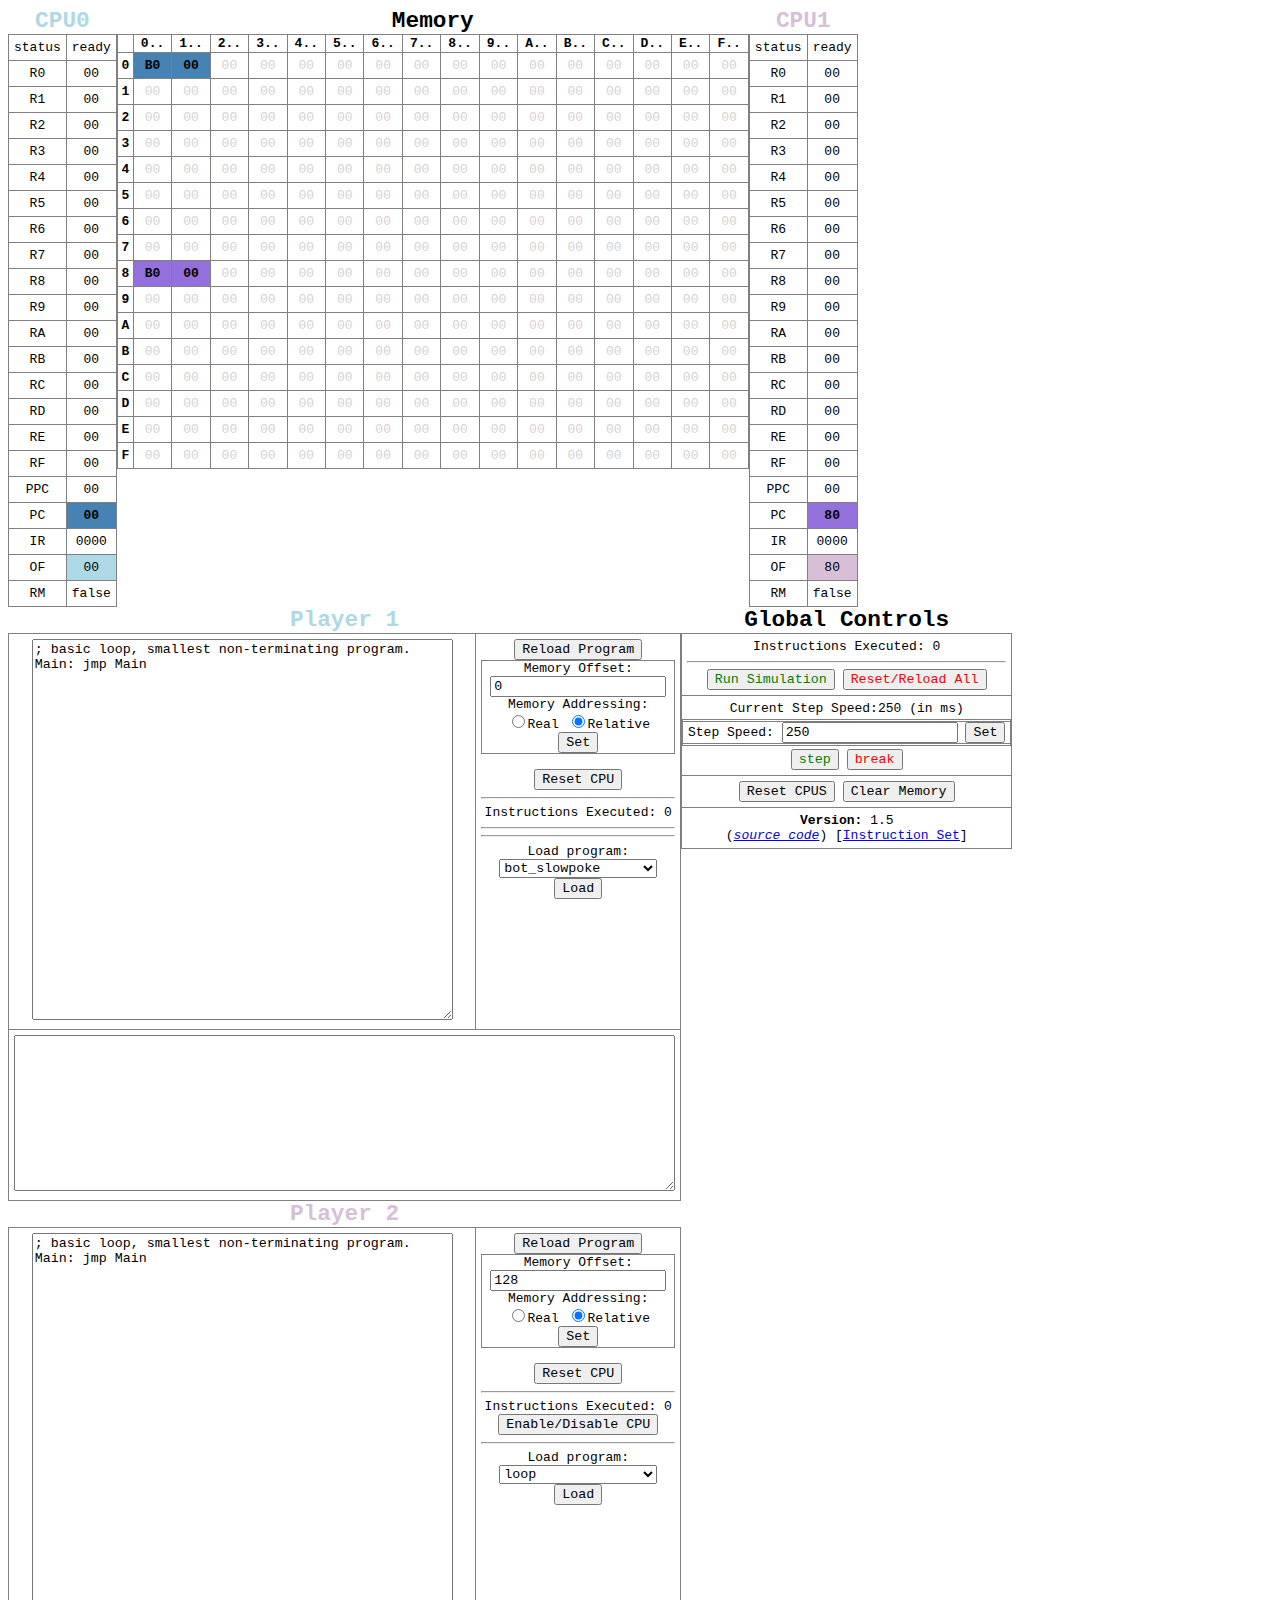
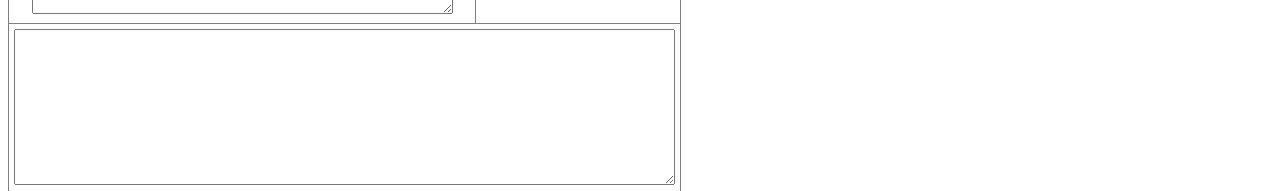
==== commit 05b36897: "Adding 3 more bots" ====
--- a/index.html
+++ b/index.html
@@ -628,12 +628,12 @@
 jmp START
 </textarea>
 
-
 <textarea id="program_test_d" style="display:none;">
 ;; random testing, changes a lot
 load R1,[0x02]
 load R4,0xFF
 </textarea>
+
 <textarea id="program_bot_randomattack" style="display:none;">
 ;; Random Attack
 ;; Randomly attacks a memory location on board
@@ -674,7 +674,6 @@
 	ror R7, 5
 jmp Main
 </textarea>
-
 
 <textarea id="program_test_managler" style="display:none;">
 ;; Syntax Managler/Tester 
@@ -694,10 +693,189 @@
 load RA,10
 starttwo: load RB, 11
 starthree:	load 	RC,    12
-startfour: load R1, 1
+load rd, 0x0d
+load re, e
+load rf, 15
+load r1, 00000001b
+
 jmp start ;;jmp
-
-</textarea>
-
-
-
+</textarea>
+
+<textarea id="program_test_jumper" style="display:none;">
+;; Jmp tests
+start:
+load R1,1
+two: load R2, 2
+
+jmp two
+</textarea>
+
+<textarea id="program_bot_randomattack2" style="display:none;">
+;; Random Attack
+;; Randomly attacks a memory location on board
+;; Does NOT have logic to not attack ourselves, 
+
+;; (not random, but close enough)
+
+load R4,0xFF ; load the bomb into R4
+
+load R0, 0x0D
+load R5,0x00 ; load our starting location (for attack, not of our self)
+
+load R7, 0x1 ;; Increment by this.
+
+Main:
+
+	ror R5, 3 ; rotate right by n positions
+	xor R5,R5,R7 ; R5=R5^R6
+	
+
+	addi R5,R5,R7
+
+	load R0, 0x10
+	jmpEQ R5=R0, mungle
+
+	load R0, 0x0D
+	jmpEQ R5=R0, mungle
+
+	load R0, 0x12
+	jmpEQ R5=R0, mungle
+
+	
+	store R4,[R5]
+		
+jmp Main 
+
+mungle:
+	ror R7, 5
+jmp Main
+</textarea>
+
+<textarea id="program_bot_aggrobot3" style="display:none;">
+;; Aggro Bot.
+;; "Everyone has a plan until they get punched in the face" -- Mike Tyson.
+
+;; NOTE: ** This was a competition winning bot. **
+;; NOTE: This assumes starting location of 0x08 and using real addressing.
+
+
+;; This is a very aggressive bot (even though it looks overly simple to write)
+;; Not a lot of startup code, so it comes out swinging very soon (on second instruction), while other bots are most likely still loading registers!
+;; No condition or housekeeping code, so 1 instruction = 1 swing.  Can't swing faster than that!  
+;; Most other bots are going to be burning 2 or 3 instructions per swing.
+;; We have fairly large foot print, this has a counter intutive way of reducing size of space we need to attack!
+
+;; For defense:
+;; Best defense is a good offense.
+;; Code has no loops, so attacks have to land in front of our current PC location.
+;; If you hit our backside, that code won't get executaed again (unlike a program that loop).
+
+;; If you hit in front of us, it has to be close to our current location.
+;; Think of it this way, if an enemy  hits us 10 instructions ahead, we still have 10 attacks before we die.
+
+
+
+load R4,0xFF ; load the bomb into R4
+
+store R4, [0x98]
+store R4, [0xF8]
+store R4, [0xA2]
+store R4, [0x6C]
+
+store R4, [0xE8]
+store R4, [0xD8]
+store R4, [0xC8]
+store R4, [0x92]
+store R4, [0xB8]
+store R4, [0xA8]
+
+store R4, [0x88]
+store R4, [0x78]
+store R4, [0x68]
+store R4, [0x58]
+;store R4, [0x48]
+
+store R4, [0xF2]
+store R4, [0xE2]
+store R4, [0xD2]
+store R4, [0xC2]
+store R4, [0xB2]
+
+store R4, [0x82]
+store R4, [0x72]
+store R4, [0x62]
+store R4, [0x52]
+;store R4, [0x42]
+
+
+store R4, [0xFC]
+store R4, [0xEC]
+store R4, [0xDC]
+store R4, [0xCC]
+store R4, [0xBC]
+store R4, [0xAC]
+store R4, [0x9C]
+store R4, [0x8C]
+store R4, [0x7C]
+
+store R4, [0x5C]
+;store R4, [0x4C]
+</textarea>
+
+
+<textarea id="program_bot_simplebomb" style="display:none;">
+; This is a simple "linear" bomb.  We start at address X and move forward N steps hoping to hit something.
+
+;; Code tries to be small as possiable to minimize our attack foot print.
+
+;; Our step should be around what we expect "average size" of enemy program to be.  
+;; If we step to much, we could overstep and miss, but if we step to little we waste time and increase our risk.
+
+;; Weakness: One flaw, is we could easily hit ourselves. 
+;; To minimize code size we don't check for this.
+;; If we do hit ourselves, it means we have "reasonable" searched the entire memory space,... and burned a lot of cycles...
+;; So, we will probably be dead anyways, by the time this becomes a problem.
+
+load R4,0xFF ; load the bomb into R4
+
+;; Starting location should be address of were our program ends.
+;; (Most likely, but not sure if instructor would put too programs "back to back", seems unlikely)
+
+;; ( Our Address + Program size) - Step size  : this would be good starting location for R5
+;; we take away step size since we increment location in loop.
+;; TODO: change location when we get our starting location from instructor.
+load R5,0x08 ; load our starting location.
+
+;; Step is the amount of addresses we will jump from current location and bomb.
+;; If step is too small, we will waste a lot of time searching and make us more vunerable to attack.
+;; If step is too big, we will "jump over" the enemies program.
+;; Step should be "best guess" on what we expect attacker programs size to be.
+
+;; Our program size is 11 [x2] bytes and we are (hopefully!) a very tiny program.
+;; Best guess, would be about 11 to 22 for other programs, so let's say 13?
+;; But if they preload data like us, hitting the startup code doesn't win, so let's subtract 3 giving us 10.
+;; (255-11)/10 = 24 steps to bomb the "entire" board, excluding ourself.  Average win will be about ~12 steps 
+;; (3 instructions per step, so roughly 26 instructions for avg win).  
+;; Seems like a lot, but hope that is fast enough before they get us!)
+
+load R6, 0x4 ;; our step.
+;; attack only on even!
+
+Main:
+
+	addi R5, R5, R6 ; Add step (R6) to current location (R5) and store in R5
+	
+	store R4,[R5]  ; Send up the bomb.  Put Bomb (R4) into current location (R5)
+	;; if we could do immediate store we could save 2 bytes, but don't see that supported.
+
+	jmp Main 
+
+
+;; This function sends our bomb then jumps back to Main.
+;; R5 should be set before calling, this is is memory address you want to bomb.
+;; COMMENTED OUT: subfunctions take extra 2 bytes, do it inline.  Keeping for reference.
+;Bomb:
+;	store R4,[R5]
+;	jmp Main
+
+</textarea>
